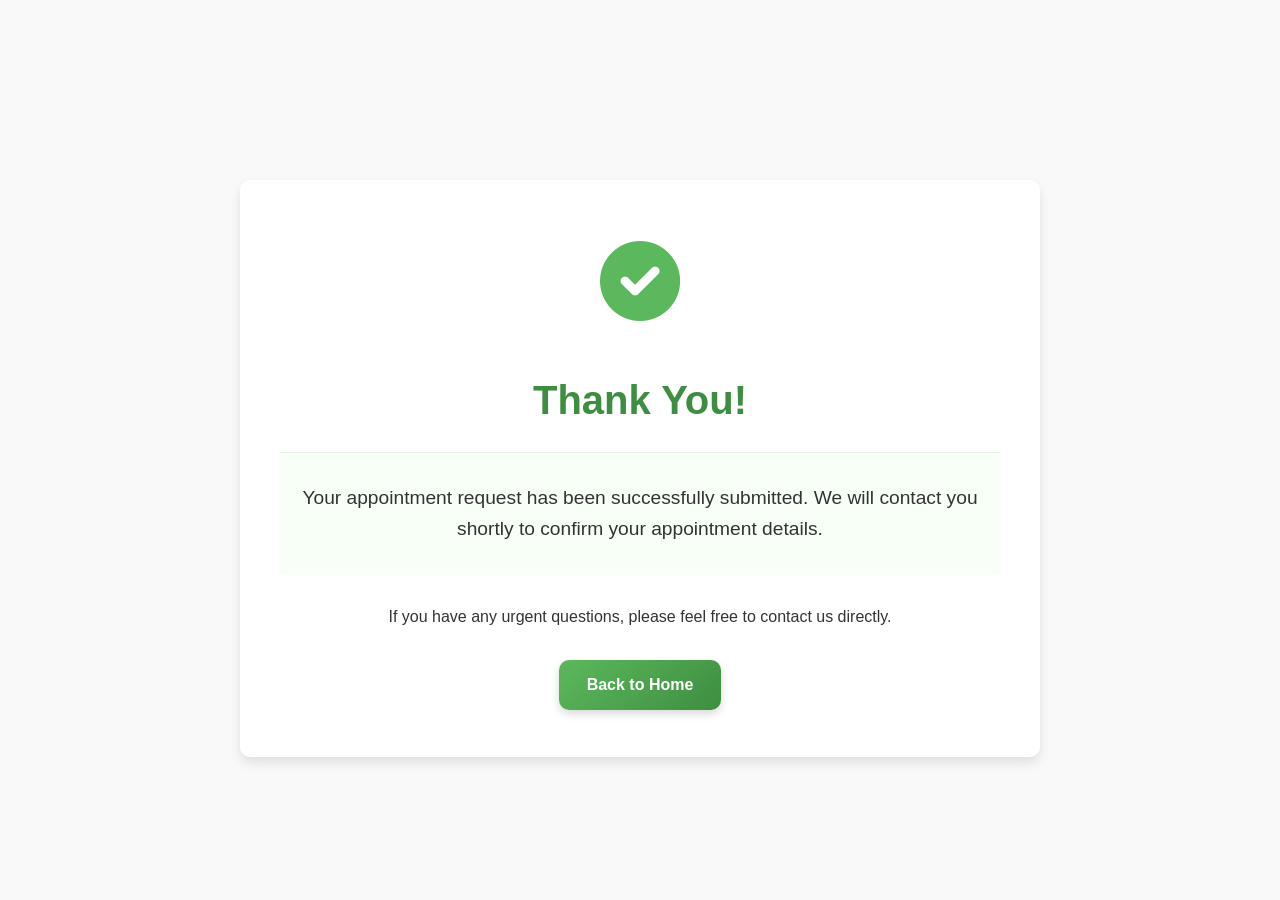
==== thank-you.html @ 2d424718 "Add files via upload" ====
<!DOCTYPE html>
<html lang="en">
<head>
    <meta charset="UTF-8">
    <meta name="viewport" content="width=device-width, initial-scale=1.0">
    <title>Thank You - Nutritional Therapy by Dr. Shreya</title>
    <link rel="stylesheet" href="styles.css">
    <link rel="stylesheet" href="https://cdnjs.cloudflare.com/ajax/libs/font-awesome/6.0.0-beta3/css/all.min.css">
    <style>
        .thank-you-container {
            text-align: center;
            max-width: 800px;
            margin: 100px auto;
            padding: 40px;
            background-color: white;
            border-radius: var(--border-radius);
            box-shadow: var(--box-shadow);
        }
        
        .thank-you-icon {
            font-size: 5rem;
            color: var(--primary-color);
            margin-bottom: 20px;
        }
        
        .thank-you-title {
            font-size: 2.5rem;
            color: var(--secondary-color);
            margin-bottom: 20px;
        }
        
        .thank-you-message {
            font-size: 1.2rem;
            margin-bottom: 30px;
            line-height: 1.6;
        }
        
        .back-home {
            margin-top: 30px;
        }
    </style>
</head>
<body>
    <div class="thank-you-container">
        <div class="thank-you-icon">
            <i class="fas fa-check-circle"></i>
        </div>
        <h1 class="thank-you-title">Thank You!</h1>
        <p class="thank-you-message">Your appointment request has been successfully submitted. We will contact you shortly to confirm your appointment details.</p>
        <p>If you have any urgent questions, please feel free to contact us directly.</p>
        <div class="back-home">
            <a href="index.html" class="btn">Back to Home</a>
        </div>
    </div>
</body>
</html>
---- styles.css ----
/* Global Styles */
:root {
    --primary-color: #5cb85c;       /* Brighter green */
    --secondary-color: #3e8e41;     /* Deeper green */
    --accent-color: #9de29d;        /* Light green */
    --highlight-color: #ffcc29;     /* Bright yellow accent */
    --highlight-secondary: #ff9966; /* Warm orange accent */
    --text-color: #333333;
    --light-color: #f9f9f9;
    --dark-color: #222222;
    --border-radius: 10px;
    --box-shadow: 0 6px 12px rgba(0, 0, 0, 0.1);
    --transition: all 0.3s ease;
    --gradient-primary: linear-gradient(135deg, var(--primary-color), var(--secondary-color));
    --gradient-accent: linear-gradient(135deg, var(--highlight-color), var(--highlight-secondary));
}

* {
    margin: 0;
    padding: 0;
    box-sizing: border-box;
}

/* Improve touch interaction and performance */
html {
    scroll-behavior: smooth;
    -webkit-text-size-adjust: 100%;
    -ms-text-size-adjust: 100%;
}

body {
    font-family: 'Segoe UI', Tahoma, Geneva, Verdana, sans-serif;
    line-height: 1.6;
    color: var(--text-color);
    background-color: var(--light-color);
    padding-top: 80px; /* Add padding for fixed header */
    min-height: 100vh;
    display: flex;
    flex-direction: column;
    -webkit-overflow-scrolling: touch;
    -webkit-font-smoothing: antialiased;
    -moz-osx-font-smoothing: grayscale;
}

a {
    text-decoration: none;
    color: inherit;
}

ul {
    list-style: none;
}

.btn {
    display: inline-block;
    background: var(--gradient-primary);
    color: white;
    padding: 12px 28px;
    border-radius: var(--border-radius);
    border: none;
    cursor: pointer;
    transition: var(--transition);
    font-weight: 600;
    text-align: center;
    box-shadow: 0 4px 8px rgba(0, 0, 0, 0.15);
    position: relative;
    overflow: hidden;
    z-index: 1;
    -webkit-tap-highlight-color: transparent;
    touch-action: manipulation;
    min-height: 44px; /* Minimum touch target size for mobile */
    user-select: none;
}

.btn:before {
    content: '';
    position: absolute;
    top: 0;
    left: 0;
    width: 100%;
    height: 100%;
    background: var(--gradient-accent);
    z-index: -1;
    transition: opacity 0.3s ease;
    opacity: 0;
}

.btn:hover {
    transform: translateY(-3px);
    box-shadow: 0 6px 12px rgba(0, 0, 0, 0.2);
}

.btn:hover:before {
    opacity: 1;
}

.btn-sm {
    padding: 8px 16px;
    font-size: 0.9rem;
}

.divider {
    height: 3px;
    width: 60px;
    background-color: var(--primary-color);
    margin: 15px auto 30px;
}

/* Header & Navigation */
header {
    background-color: white;
    box-shadow: var(--box-shadow);
    position: fixed;
    top: 0;
    left: 0;
    right: 0;
    z-index: 100;
    transition: transform 0.3s ease-in-out;
}

header.nav-hidden {
    transform: translateY(-100%);
}

nav {
    display: flex;
    justify-content: space-between;
    align-items: center;
    padding: 15px 5%;
    max-width: 1200px;
    margin: 0 auto;
    position: relative;
}

.logo {
    display: flex;
    flex-direction: column;
    align-items: center;
    z-index: 101;
}

.logo img {
    height: 35px;
    margin-bottom: 3px;
}

.logo h1 {
    font-size: 1.3rem;
    color: var(--secondary-color);
    margin: 0;
}

.subtitle {
    font-size: 0.8rem;
    color: var(--primary-color);
}

.nav-links {
    display: flex;
    gap: 25px;
}

.nav-links a {
    color: var(--text-color);
    font-weight: 500;
    transition: var(--transition);
    padding: 8px 12px;
    border-radius: 5px;
}

.nav-links a:hover {
    color: var(--primary-color);
    background-color: rgba(92, 184, 92, 0.1);
}

/* Mobile Menu Button */
.mobile-menu-btn {
    display: none;
    background: none;
    border: none;
    font-size: 1.5rem;
    color: var(--secondary-color);
    cursor: pointer;
    padding: 5px;
    z-index: 101;
}

.mobile-menu-btn:hover {
    color: var(--primary-color);
}

/* Hero Section */
.hero {
    background-color: var(--accent-color);
    background-image: linear-gradient(rgba(92, 184, 92, 0.8), rgba(62, 142, 65, 0.9)), url('images/hero-bg.jpg');
    background-size: cover;
    background-position: center;
    color: white;
    text-align: center;
    padding: 120px 20px;
    position: relative;
    overflow: hidden;
}

.hero:before {
    content: '';
    position: absolute;
    top: -50px;
    left: -50px;
    right: -50px;
    bottom: -50px;
    background: url('images/pattern-dots.png');
    opacity: 0.1;
    animation: slide 20s linear infinite;
}

@keyframes slide {
    0% { transform: translateX(0) translateY(0); }
    100% { transform: translateX(100px) translateY(100px); }
}

/* Reduce motion for users who prefer it */
@media (prefers-reduced-motion: reduce) {
    * {
        animation-duration: 0.01ms !important;
        animation-iteration-count: 1 !important;
        transition-duration: 0.01ms !important;
    }
    
    html {
        scroll-behavior: auto;
    }
}

.hero-content {
    max-width: 800px;
    margin: 0 auto;
}

.hero h1 {
    font-size: 3rem;
    margin-bottom: 20px;
    text-shadow: 2px 2px 4px rgba(0, 0, 0, 0.2);
    position: relative;
    display: inline-block;
}

.hero h1:after {
    content: '';
    position: absolute;
    width: 80px;
    height: 4px;
    background: var(--highlight-color);
    bottom: -10px;
    left: 50%;
    transform: translateX(-50%);
    border-radius: 2px;
}

.hero p {
    font-size: 1.3rem;
    margin-bottom: 40px;
    max-width: 700px;
    margin-left: auto;
    margin-right: auto;
    line-height: 1.6;
    text-shadow: 1px 1px 3px rgba(0, 0, 0, 0.15);
}

/* About Section */
.about {
    padding: 80px 20px;
    background-color: white;
    text-align: center;
}

.about h2 {
    font-size: 2rem;
    color: var(--secondary-color);
}

.about-content {
    display: flex;
    flex-wrap: wrap;
    max-width: 1000px;
    margin: 0 auto;
    gap: 40px;
    align-items: center;
    justify-content: center;
}

.about-image {
    flex: 1;
    min-width: 300px;
    max-width: 400px;
}

.about-image img {
    width: 100%;
    border-radius: var(--border-radius);
    box-shadow: var(--box-shadow);
}

.about-text {
    flex: 2;
    min-width: 300px;
    text-align: left;
}

.about-text h3 {
    color: var(--primary-color);
    margin-bottom: 15px;
    font-size: 1.5rem;
}

.about-text h4 {
    color: var(--secondary-color);
    margin: 20px 0 10px;
}

.about-text p {
    margin-bottom: 15px;
    line-height: 1.7;
    text-align: justify;
}

.about-text ul {
    margin-left: 20px;
    margin-bottom: 20px;
}

.about-text li {
    margin-bottom: 10px;
    display: flex;
    align-items: center;
}

.about-text li i {
    color: var(--primary-color);
    margin-right: 10px;
}

.philosophy {
    font-style: italic;
    border-left: 3px solid var(--primary-color);
    padding-left: 15px;
    margin-top: 20px;
}

/* Services Section */
.services {
    padding: 80px 20px;
    text-align: center;
    background-color: var(--light-color);
}

/* Who I Serve Section */
.who-i-serve-container {
    max-width: 1200px;
    margin: 0 auto 60px;
    background: linear-gradient(135deg, rgba(255, 255, 255, 1), rgba(249, 249, 249, 1));
    border-radius: var(--border-radius);
    box-shadow: var(--box-shadow);
    position: relative;
    overflow: hidden;
    border-top: 4px solid var(--highlight-secondary);
}

.dropdown-toggle {
    padding: 20px 30px;
    display: flex;
    justify-content: space-between;
    align-items: center;
    cursor: pointer;
    transition: var(--transition);
    background-color: white;
    border-bottom: 1px solid rgba(0, 0, 0, 0.05);
    position: relative;
    z-index: 2;
}

.dropdown-toggle:hover {
    background-color: var(--light-color);
}

.dropdown-toggle.active {
    background-color: var(--light-color);
    border-bottom-color: transparent;
}

.dropdown-toggle h3 {
    color: var(--secondary-color);
    font-size: 1.8rem;
    margin: 0;
    display: flex;
    align-items: center;
}

.dropdown-toggle h3:before {
    content: '\f0c0'; /* User group icon */
    font-family: 'Font Awesome 5 Free';
    font-weight: 900;
    margin-right: 15px;
    color: var(--highlight-secondary);
    font-size: 1.5rem;
}

.dropdown-toggle i {
    font-size: 1.5rem;
    color: var(--primary-color);
    transition: transform 0.3s ease, color 0.3s ease;
}

.dropdown-toggle:hover i {
    color: var(--highlight-color);
}

.who-i-serve {
    overflow: hidden;
    transition: all 0.5s ease-in-out;
    padding: 0 30px;
    max-height: 0;
    opacity: 0;
}

.who-i-serve.expanded {
    max-height: 2000px; /* Large enough to show all content */
    padding: 30px;
    opacity: 1;
}

.who-i-serve.collapsed {
    max-height: 0;
    padding-top: 0;
    padding-bottom: 0;
    opacity: 0;
}

.dropdown-toggle.active i {
    transform: rotate(180deg);
}

.who-i-serve:before {
    content: '';
    position: absolute;
    top: 0;
    left: 0;
    width: 100%;
    height: 100%;
    background-image: url('images/pattern-dots.png');
    opacity: 0.03;
    z-index: 0;
}

.who-i-serve h3 {
    color: var(--secondary-color);
    font-size: 1.8rem;
    margin-bottom: 40px;
    position: relative;
    display: inline-block;
    z-index: 1;
}

.who-i-serve h3:after {
    content: '';
    position: absolute;
    width: 60px;
    height: 3px;
    background: var(--highlight-secondary);
    bottom: -10px;
    left: 50%;
    transform: translateX(-50%);
    border-radius: 2px;
}

.client-types-grid {
    display: grid;
    grid-template-columns: repeat(auto-fill, minmax(250px, 1fr));
    gap: 25px;
    position: relative;
    z-index: 1;
    opacity: 0;
    transform: translateY(10px);
    transition: opacity 0.4s ease 0.1s, transform 0.4s ease 0.1s;
}

.who-i-serve.expanded .client-types-grid {
    opacity: 1;
    transform: translateY(0);
}

.client-type {
    background-color: white;
    padding: 25px 20px;
    border-radius: var(--border-radius);
    box-shadow: 0 5px 15px rgba(0, 0, 0, 0.05);
    transition: var(--transition);
    text-align: center;
    position: relative;
    overflow: hidden;
    border-bottom: 3px solid transparent;
}

.client-type:hover {
    transform: translateY(-5px);
    box-shadow: 0 8px 20px rgba(0, 0, 0, 0.1);
    border-bottom: 3px solid var(--highlight-secondary);
}

.client-icon {
    width: 70px;
    height: 70px;
    background: linear-gradient(135deg, var(--highlight-color), var(--highlight-secondary));
    border-radius: 50%;
    display: flex;
    align-items: center;
    justify-content: center;
    margin: 0 auto 20px;
    transition: var(--transition);
}

.client-type:hover .client-icon {
    transform: scale(1.1) rotate(5deg);
    background: linear-gradient(135deg, var(--highlight-secondary), var(--primary-color));
    box-shadow: 0 8px 20px rgba(255, 153, 102, 0.3);
}

.client-icon i {
    font-size: 28px;
    color: white;
}

.client-type h4 {
    color: var(--secondary-color);
    margin-bottom: 10px;
    font-size: 1.1rem;
    line-height: 1.4;
}

.client-type p {
    color: var(--primary-color);
    font-size: 0.9rem;
    font-weight: 500;
}

.services h2 {
    font-size: 2.5rem;
    color: var(--secondary-color);
    margin-bottom: 10px;
}

.services h3 {
    font-size: 1.5rem;
    color: var(--primary-color);
    margin-bottom: 20px;
}

/* Services Tabs Container */
.services-tabs-container {
    max-width: 1200px;
    margin: 40px auto;
    background: white;
    border-radius: var(--border-radius);
    box-shadow: var(--box-shadow);
    overflow: hidden;
    position: relative;
}

/* Services Tabs */
.services-tabs {
    display: flex;
    justify-content: space-between;
    background: linear-gradient(to right, var(--primary-color), var(--secondary-color));
    padding: 0;
    position: relative;
    z-index: 1;
}

.service-tab {
    flex: 1;
    padding: 15px 10px;
    background: transparent;
    border: none;
    color: white;
    font-weight: 600;
    cursor: pointer;
    transition: var(--transition);
    position: relative;
    overflow: hidden;
    text-align: center;
    font-family: inherit;
    font-size: 0.95rem;
    display: flex;
    flex-direction: column;
    align-items: center;
    gap: 8px;
    border-bottom: 3px solid transparent;
}

.service-tab i {
    font-size: 1.5rem;
    margin-bottom: 5px;
    transition: var(--transition);
}

.service-tab:hover {
    background: rgba(255, 255, 255, 0.1);
}

.service-tab.active {
    background: white;
    color: var(--primary-color);
    border-bottom: 3px solid var(--highlight-color);
}

.service-tab.active i {
    color: var(--highlight-color);
}

.service-tab:before {
    content: '';
    position: absolute;
    top: 0;
    left: 0;
    width: 100%;
    height: 100%;
    background: linear-gradient(to right, var(--highlight-color), var(--highlight-secondary));
    opacity: 0;
    transition: opacity 0.3s ease;
    z-index: -1;
}

.service-tab:hover:before {
    opacity: 0.2;
}

/* Service Content */
.service-content-container {
    position: relative;
    padding: 30px;
}

.service-content {
    display: none;
    animation: fadeIn 0.5s ease;
    transition: all 0.3s ease;
}

.service-content.active {
    display: block !important;
}

@keyframes fadeIn {
    from { opacity: 0; transform: translateY(10px); }
    to { opacity: 1; transform: translateY(0); }
}

.service-header {
    display: flex;
    justify-content: space-between;
    align-items: center;
    margin-bottom: 20px;
    border-bottom: 2px solid var(--accent-color);
    padding-bottom: 15px;
}

.service-header h3 {
    font-size: 1.8rem;
    color: var(--secondary-color);
    margin: 0;
}

.service-icon-large {
    width: 80px;
    height: 80px;
    background: var(--gradient-primary);
    border-radius: 50%;
    display: flex;
    align-items: center;
    justify-content: center;
    box-shadow: 0 5px 15px rgba(92, 184, 92, 0.3);
}

.service-icon-large i {
    font-size: 35px;
    color: white;
}

.service-description {
    font-size: 1.1rem;
    line-height: 1.6;
    color: var(--text-color);
    margin-bottom: 25px;
}

.service-details {
    background: var(--light-color);
    border-radius: var(--border-radius);
    padding: 25px;
    border-left: 4px solid var(--highlight-color);
}

.service-details h4 {
    color: var(--secondary-color);
    margin-bottom: 15px;
    font-size: 1.2rem;
}

.service-list {
    display: grid;
    grid-template-columns: repeat(auto-fill, minmax(250px, 1fr));
    gap: 15px;
}

.service-list li {
    display: flex;
    align-items: center;
    line-height: 1.4;
}

.service-list i {
    color: var(--primary-color);
    margin-right: 10px;
    flex-shrink: 0;
}

/* Consultation Features Section */
.consultation-features {
    max-width: 1200px;
    margin: 60px auto 0;
    position: relative;
    padding: 50px 20px;
    background: linear-gradient(135deg, rgba(255, 255, 255, 0.9), rgba(249, 249, 249, 0.9));
    border-radius: var(--border-radius);
    box-shadow: var(--box-shadow);
    overflow: hidden;
}

.consultation-features:before {
    content: '';
    position: absolute;
    top: 0;
    left: 0;
    width: 100%;
    height: 100%;
    background: linear-gradient(135deg, rgba(92, 184, 92, 0.05), rgba(255, 204, 41, 0.05));
    z-index: 0;
}

.consultation-header {
    text-align: center;
    margin-bottom: 40px;
    position: relative;
    z-index: 1;
}

.consultation-header h3 {
    color: var(--secondary-color);
    font-size: 2rem;
    margin-bottom: 10px;
    position: relative;
    display: inline-block;
}

.consultation-header h3:after {
    content: '';
    position: absolute;
    width: 60px;
    height: 3px;
    background: var(--highlight-color);
    bottom: -10px;
    left: 50%;
    transform: translateX(-50%);
    border-radius: 2px;
}

.consultation-subtitle {
    color: var(--primary-color);
    font-size: 1.1rem;
    margin-top: 20px;
    font-weight: 500;
}

/* Features Slider */
.features-slider {
    position: relative;
    z-index: 1;
    padding: 20px 0;
}

.features-track {
    display: flex;
    overflow-x: auto;
    scroll-behavior: smooth;
    -webkit-overflow-scrolling: touch;
    scroll-snap-type: x mandatory;
    gap: 20px;
    padding: 10px 5px 30px;
    /* Hide scrollbar */
    scrollbar-width: none; /* Firefox */
    -ms-overflow-style: none; /* IE and Edge */
}

.features-track::-webkit-scrollbar {
    display: none; /* Chrome, Safari, Opera */
}

.feature-slide {
    flex: 0 0 280px;
    scroll-snap-align: start;
    background-color: white;
    border-radius: var(--border-radius);
    padding: 30px 20px;
    text-align: center;
    box-shadow: 0 5px 15px rgba(0, 0, 0, 0.05);
    transition: var(--transition);
    border-top: 3px solid transparent;
    position: relative;
    overflow: hidden;
}

.feature-slide:hover {
    transform: translateY(-5px);
    box-shadow: 0 8px 20px rgba(0, 0, 0, 0.1);
    border-top: 3px solid var(--highlight-color);
}

.feature-icon {
    width: 70px;
    height: 70px;
    background: var(--gradient-primary);
    border-radius: 50%;
    display: flex;
    align-items: center;
    justify-content: center;
    margin: 0 auto 20px;
    transition: var(--transition);
}

.feature-slide:hover .feature-icon {
    transform: scale(1.1) rotate(5deg);
    background: var(--gradient-accent);
}

.feature-icon i {
    font-size: 28px;
    color: white;
}

.feature-slide h4 {
    color: var(--secondary-color);
    margin-bottom: 10px;
    font-size: 1.2rem;
}

.feature-slide p {
    color: var(--text-color);
    font-size: 0.95rem;
    line-height: 1.5;
}

/* Slider Controls */
.slider-controls {
    display: flex;
    justify-content: center;
    align-items: center;
    margin-top: 20px;
    gap: 20px;
}

.slider-arrow {
    width: 40px;
    height: 40px;
    border-radius: 50%;
    background: white;
    border: none;
    display: flex;
    align-items: center;
    justify-content: center;
    cursor: pointer;
    box-shadow: 0 3px 10px rgba(0, 0, 0, 0.1);
    transition: var(--transition);
    color: var(--primary-color);
}

.slider-arrow:hover {
    background: var(--primary-color);
    color: white;
    transform: translateY(-2px);
}

.slider-dots {
    display: flex;
    gap: 8px;
}

.slider-dot {
    width: 10px;
    height: 10px;
    border-radius: 50%;
    background: #ddd;
    cursor: pointer;
    transition: var(--transition);
}

.slider-dot.active {
    background: var(--primary-color);
    transform: scale(1.2);
}

/* Appointment Section */
.appointment {
    padding: 80px 20px;
    background: linear-gradient(135deg, rgba(92, 184, 92, 0.1), rgba(255, 204, 41, 0.1));
    position: relative;
    overflow: hidden;
}

.appointment:before {
    content: '';
    position: absolute;
    top: 0;
    left: 0;
    width: 100%;
    height: 100%;
    background-image: url('images/pattern-dots.png');
    opacity: 0.05;
    z-index: 0;
}

.appointment:after {
    content: '';
    position: absolute;
    top: -50%;
    right: -50%;
    width: 80%;
    height: 200%;
    background: radial-gradient(circle, rgba(255, 204, 41, 0.2) 0%, rgba(255, 255, 255, 0) 70%);
    z-index: 0;
}

.appointment h2 {
    text-align: center;
    font-size: 2rem;
    color: var(--secondary-color);
}

#appointment-form {
    max-width: 800px;
    margin: 0 auto;
    background-color: white;
    padding: 40px;
    border-radius: var(--border-radius);
    box-shadow: var(--box-shadow);
    position: relative;
    z-index: 1;
    border-top: 5px solid var(--highlight-color);
}

#appointment-form:before {
    content: '';
    position: absolute;
    top: 0;
    left: 0;
    width: 100%;
    height: 100%;
    background: linear-gradient(135deg, rgba(92, 184, 92, 0.03), rgba(255, 204, 41, 0.03));
    z-index: -1;
}

.form-group {
    margin-bottom: 20px;
}

.form-row {
    display: flex;
    gap: 20px;
}

.form-row .form-group {
    flex: 1;
}

label {
    display: block;
    margin-bottom: 8px;
    font-weight: 500;
    color: var(--secondary-color);
}

input, select, textarea {
    width: 100%;
    padding: 14px 16px;
    border: 2px solid #eee;
    border-radius: var(--border-radius);
    font-family: inherit;
    font-size: 1rem;
    transition: all 0.3s ease;
    background-color: #f9f9f9;
    -webkit-appearance: none;
    -moz-appearance: none;
    appearance: none;
    min-height: 44px; /* Minimum touch target size */
    -webkit-tap-highlight-color: transparent;
}

input:hover, select:hover, textarea:hover {
    border-color: #ddd;
    background-color: #fff;
}

input:focus, select:focus, textarea:focus {
    outline: 2px solid var(--highlight-color);
    outline-offset: 2px;
    border-color: var(--primary-color);
    background-color: #fff;
    box-shadow: 0 0 0 3px rgba(92, 184, 92, 0.1);
}

input[type="submit"], button[type="submit"] {
    background: var(--gradient-primary);
    color: white;
    font-weight: 600;
    cursor: pointer;
    padding: 14px 28px;
    border: none;
    transition: all 0.3s ease;
    box-shadow: 0 4px 6px rgba(0, 0, 0, 0.1);
    position: relative;
    overflow: hidden;
    z-index: 1;
}

input[type="submit"]:before, button[type="submit"]:before {
    content: '';
    position: absolute;
    top: 0;
    left: 0;
    width: 100%;
    height: 100%;
    background: var(--gradient-accent);
    z-index: -1;
    transition: opacity 0.3s ease;
    opacity: 0;
}

input[type="submit"]:hover, button[type="submit"]:hover {
    transform: translateY(-3px);
    box-shadow: 0 6px 12px rgba(0, 0, 0, 0.15);
}

input[type="submit"]:hover:before, button[type="submit"]:hover:before {
    opacity: 1;
}

/* FAQ Section */
.faq {
    padding: 80px 20px;
    text-align: center;
    background: linear-gradient(135deg, rgba(255, 204, 41, 0.05), rgba(255, 153, 102, 0.05));
    position: relative;
    overflow: hidden;
}

.faq:before {
    content: '';
    position: absolute;
    bottom: -50%;
    left: -50%;
    width: 80%;
    height: 200%;
    background: radial-gradient(circle, rgba(92, 184, 92, 0.1) 0%, rgba(255, 255, 255, 0) 70%);
    z-index: 0;
}

.faq h2 {
    font-size: 2rem;
    color: var(--secondary-color);
}

.faq-container {
    max-width: 800px;
    margin: 0 auto;
}

.faq-item {
    margin-bottom: 20px;
    border: none;
    border-radius: var(--border-radius);
    overflow: hidden;
    box-shadow: var(--box-shadow);
    background-color: white;
    transition: all 0.3s ease;
    position: relative;
    z-index: 1;
}

.faq-item:hover {
    transform: translateY(-3px);
    box-shadow: 0 8px 15px rgba(0, 0, 0, 0.1);
}

.faq-item.active {
    border-left: 4px solid var(--highlight-color);
}

.faq-question {
    padding: 20px 25px;
    background-color: white;
    cursor: pointer;
    display: flex;
    justify-content: space-between;
    align-items: center;
    transition: var(--transition);
    border-bottom: 1px solid #f0f0f0;
}

.faq-question:hover {
    background-color: #f9f9f9;
}

.faq-item.active .faq-question {
    background: linear-gradient(to right, rgba(92, 184, 92, 0.05), white);
}

.faq-question h3 {
    font-size: 1.1rem;
    color: var(--secondary-color);
    margin: 0;
    transition: var(--transition);
    position: relative;
    padding-left: 30px;
}

.faq-question h3:before {
    content: '\f059';
    font-family: 'Font Awesome 5 Free';
    font-weight: 900;
    position: absolute;
    left: 0;
    top: 50%;
    transform: translateY(-50%);
    color: var(--highlight-color);
    font-size: 1.2rem;
}

.faq-item.active .faq-question h3:before {
    content: '\f058';
    color: var(--primary-color);
}

.faq-question i {
    color: var(--primary-color);
    transition: var(--transition);
    background-color: rgba(92, 184, 92, 0.1);
    width: 30px;
    height: 30px;
    border-radius: 50%;
    display: flex;
    align-items: center;
    justify-content: center;
}

.faq-answer {
    padding: 0 25px 0 55px;
    max-height: 0;
    overflow: hidden;
    transition: max-height 0.3s ease, padding 0.3s ease;
    background-color: white;
    position: relative;
}

.faq-answer:before {
    content: '';
    position: absolute;
    left: 40px;
    top: 20px;
    bottom: 20px;
    width: 2px;
    background: linear-gradient(to bottom, var(--primary-color), var(--highlight-color));
    opacity: 0;
    transition: opacity 0.3s ease;
}

.faq-item.active .faq-answer {
    padding: 20px 25px 25px 55px;
    max-height: 500px;
}

.faq-item.active .faq-answer:before {
    opacity: 1;
}

.faq-item.active .faq-question i {
    transform: rotate(180deg);
    background-color: rgba(92, 184, 92, 0.2);
}

.faq-answer p {
    line-height: 1.6;
    color: var(--text-color);
    margin-bottom: 15px;
}

/* Contact Section */
.contact {
    padding: 80px 20px;
    text-align: center;
    background: linear-gradient(135deg, rgba(92, 184, 92, 0.05), rgba(255, 204, 41, 0.05));
    position: relative;
    overflow: hidden;
}

.contact:before {
    content: '';
    position: absolute;
    top: -10%;
    right: -10%;
    width: 300px;
    height: 300px;
    background: radial-gradient(circle, rgba(255, 153, 102, 0.1) 0%, rgba(255, 255, 255, 0) 70%);
    border-radius: 50%;
    z-index: 0;
}

.contact:after {
    content: '';
    position: absolute;
    bottom: -10%;
    left: -10%;
    width: 300px;
    height: 300px;
    background: radial-gradient(circle, rgba(92, 184, 92, 0.1) 0%, rgba(255, 255, 255, 0) 70%);
    border-radius: 50%;
    z-index: 0;
}

.contact h2 {
    font-size: 2rem;
    color: var(--secondary-color);
}

.contact-info {
    display: flex;
    flex-wrap: wrap;
    justify-content: center;
    gap: 30px;
    margin: 40px 0;
}

.contact-card {
    background-color: white;
    padding: 35px 25px;
    border-radius: var(--border-radius);
    box-shadow: var(--box-shadow);
    width: 250px;
    transition: var(--transition);
    position: relative;
    z-index: 1;
    overflow: hidden;
    border-bottom: 4px solid transparent;
}

.contact-card:before {
    content: '';
    position: absolute;
    top: 0;
    left: 0;
    width: 100%;
    height: 100%;
    background: linear-gradient(135deg, rgba(92, 184, 92, 0.05), rgba(255, 204, 41, 0.05));
    z-index: -1;
    opacity: 0;
    transition: opacity 0.3s ease;
}

.contact-card:hover {
    transform: translateY(-7px);
    border-bottom: 4px solid var(--highlight-color);
    box-shadow: 0 12px 20px rgba(0, 0, 0, 0.1);
}

.contact-card:hover:before {
    opacity: 1;
}

.contact-card i {
    font-size: 2.5rem;
    margin-bottom: 20px;
    transition: var(--transition);
    display: inline-block;
    width: 70px;
    height: 70px;
    line-height: 70px;
    border-radius: 50%;
    background: var(--gradient-primary);
    color: white;
    box-shadow: 0 5px 15px rgba(92, 184, 92, 0.3);
}

.contact-card:hover i {
    transform: scale(1.1) rotate(5deg);
    background: var(--gradient-accent);
    box-shadow: 0 8px 20px rgba(255, 204, 41, 0.4);
}

.contact-card h3 {
    margin-bottom: 12px;
    color: var(--secondary-color);
    font-size: 1.4rem;
}

.contact-card p {
    margin-bottom: 20px;
    color: var(--text-color);
    line-height: 1.5;
}

.qr-code {
    margin: 40px auto;
    max-width: 200px;
}

.qr-code img {
    width: 100%;
    border-radius: var(--border-radius);
    box-shadow: var(--box-shadow);
}

.qr-code p {
    margin-top: 10px;
    color: var(--secondary-color);
}

/* Footer */
footer {
    /* remove position: fixed; */
    background: #418943;
    width: 100%;
    margin-top: 60px;
}

footer:before {
    content: '';
    position: absolute;
    top: 0;
    left: 0;
    width: 100%;
    height: 5px;
    background: linear-gradient(to right, var(--highlight-color), var(--highlight-secondary), var(--primary-color));
}

footer:after {
    content: '';
    position: absolute;
    top: 0;
    left: 0;
    width: 100%;
    height: 100%;
    background-image: url('images/pattern-dots.png');
    opacity: 0.05;
    z-index: 0;
}

.footer-content {
    display: flex;
    justify-content: space-between;
    align-items: flex-start;
    padding: 60px 5vw 40px 5vw;
    max-width: 1200px;
    margin: 0 auto;
    position: relative;
    z-index: 1;
}

.footer-brand {
    flex: 1;
    text-align: left;
    max-width: 350px;
}

.footer-brand h2,
.footer-brand p {
    margin-left: 0 !important;
    text-align: left !important;
}

.footer-links {
    flex: 1;
    text-align: center;
    max-width: 300px;
    margin: 0 20px;
}

.footer-contact {
    flex: 1;
    text-align: right;
    max-width: 350px;
}

.footer-contact p {
    display: flex;
    align-items: center;
    justify-content: flex-end;
    gap: 10px;
    margin: 0 0 16px 0;
    color: #fff;
    font-size: 1.15rem;
}

/* Quick Links Section */
.footer-links h3,
.footer-contact h3 {
    color: #fff;
    font-weight: 700;
    font-size: 1.35rem;
    margin-bottom: 18px;
}

.footer-links ul {
    list-style: none;
    padding: 0;
    margin: 0;
}

.footer-links li {
    margin-bottom: 16px;
}

.footer-links a {
    color: #fff;
    text-decoration: none;
    font-size: 1.15rem;
    transition: color 0.3s ease;
}

.footer-links a:hover {
    color: #c8e6c9;
}

/* Social Links */
.social-links {
    display: flex;
    justify-content: flex-end;
    gap: 15px;
    margin-top: 20px;
}

.social-links a {
    color: #fff;
    background: rgba(255,255,255,0.1);
    width: 40px;
    height: 40px;
    border-radius: 50%;
    display: flex;
    align-items: center;
    justify-content: center;
    transition: all 0.3s ease;
}

.social-links a:hover {
    background: rgba(255,255,255,0.2);
    transform: translateY(-3px);
    box-shadow: 0 5px 15px rgba(0,0,0,0.2);
}

/* Copyright Section */
.footer-copyright {
    text-align: center;
    padding: 20px 0;
    margin-top: 20px;
    border-top: 1px solid rgba(255,255,255,0.1);
    color: rgba(255,255,255,0.9);
    font-size: 0.9rem;
}

/* Comprehensive Mobile Responsive Styles */
@media (max-width: 768px) {
    /* Body and Navigation */
    body {
        padding-top: 70px;
        padding-bottom: 0;
    }
    
    nav {
        padding: 12px 4%;
        flex-wrap: wrap;
    }
    
    .logo h1 {
        font-size: 1.1rem;
    }
    
    .subtitle {
        font-size: 0.7rem;
    }
    
    .logo img {
        height: 30px;
    }
    
    /* Mobile Navigation */
    .mobile-menu-btn {
        display: block;
    }
    
    .nav-links {
        display: none;
        position: absolute;
        top: 100%;
        left: 0;
        right: 0;
        background: white;
        flex-direction: column;
        gap: 0;
        padding: 20px 0;
        box-shadow: 0 4px 6px rgba(0, 0, 0, 0.1);
        border-top: 1px solid #eee;
    }
    
    .nav-links.active {
        display: flex;
    }
    
    .nav-links a {
        padding: 15px 20px;
        border-bottom: 1px solid #f0f0f0;
        text-align: center;
        font-size: 1rem;
    }
    
    .nav-links a:last-child {
        border-bottom: none;
    }
    
    /* Hero Section */
    .hero {
        padding: 80px 15px;
        text-align: center;
    }
    
    .hero h1 {
        font-size: 2rem;
        margin-bottom: 15px;
    }
    
    .hero p {
        font-size: 1.1rem;
        margin-bottom: 30px;
        padding: 0 10px;
    }
    
    /* About Section */
    .about {
        padding: 60px 15px;
    }
    
    .about h2 {
        font-size: 1.7rem;
        margin-bottom: 20px;
    }
    
    .about-content {
        flex-direction: column;
        gap: 30px;
        text-align: center;
    }
    
    .about-text {
        text-align: left;
        min-width: 100%;
    }
    
    .about-text h3 {
        font-size: 1.3rem;
        text-align: center;
        margin-bottom: 20px;
    }
    
    .about-text p {
        font-size: 0.95rem;
        margin-bottom: 12px;
    }
    
    .about-text ul {
        margin-left: 0;
    }
    
    .about-text li {
        font-size: 0.9rem;
        margin-bottom: 8px;
    }
    
    .about-image {
        min-width: 100%;
        max-width: 300px;
        margin: 0 auto;
    }
    
    /* Services Section */
    .services {
        padding: 60px 15px;
    }
    
    .services h2 {
        font-size: 1.7rem;
    }
    
    .services-tabs {
        flex-direction: column;
        gap: 10px;
    }
    
    .service-tab {
        padding: 15px;
        font-size: 0.9rem;
        text-align: center;
    }
    
    .service-tab span {
        display: block;
        margin-top: 5px;
    }
    
    .service-content-container {
        margin-top: 20px;
    }
    
    .service-content {
        padding: 20px 15px;
    }
    
    .service-header h3 {
        font-size: 1.3rem;
    }
    
    .service-description {
        font-size: 0.95rem;
    }
    
    .service-list li {
        font-size: 0.9rem;
        margin-bottom: 8px;
    }
    
    /* Who I Serve Section */
    .client-types-grid {
        grid-template-columns: 1fr;
        gap: 20px;
        padding: 20px 10px;
    }
    
    .client-type {
        padding: 20px 15px;
        text-align: center;
    }
    
    .client-type h4 {
        font-size: 1.1rem;
    }
    
    .client-type p {
        font-size: 0.9rem;
    }
    
    /* Features Slider */
    .features-slider {
        margin: 0 -15px;
    }
    
    .feature-slide {
        min-width: 280px;
        padding: 20px 15px;
        margin: 0 10px;
    }
    
    .feature-slide h4 {
        font-size: 1.1rem;
    }
    
    .feature-slide p {
        font-size: 0.9rem;
    }
    
    /* Appointment Section */
    .appointment {
        padding: 60px 15px;
    }
    
    .appointment h2 {
        font-size: 1.7rem;
    }
    
    .form-row {
        flex-direction: column;
        gap: 20px;
    }
    
    .form-group {
        margin-bottom: 20px;
    }
    
    .form-group label {
        font-size: 0.95rem;
        margin-bottom: 8px;
    }
    
    .form-group input,
    .form-group select,
    .form-group textarea {
        font-size: 16px; /* Prevents zoom on iOS */
        padding: 12px 15px;
    }
    
    /* Payment Section */
    .payment-info-box {
        margin: 20px 0;
        padding: 20px 15px;
    }
    
    .payment-highlight {
        font-size: 1rem;
        padding: 15px 12px;
    }
    
    .amount-section {
        flex-direction: column;
        align-items: flex-start;
        gap: 5px;
        padding: 15px 12px;
    }
    
    .amount {
        font-size: 1.4rem;
    }
    
    .payment-options {
        flex-direction: column;
        gap: 12px;
        width: 100%;
    }
    
    .payment-options a {
        justify-content: center;
        padding: 15px;
        font-size: 1rem;
        text-align: center;
        width: 100%;
    }
    
    .qr-display-container {
        padding: 15px;
        margin: 15px 0;
    }
    
    .qr-display-image {
        max-width: 200px;
    }
    
    .payment-note {
        padding: 12px 15px;
        font-size: 0.9rem;
    }
    
    /* FAQ Section */
    .faq {
        padding: 60px 15px;
    }
    
    .faq h2 {
        font-size: 1.7rem;
    }
    
    .faq-question h3 {
        font-size: 1.1rem;
        padding-right: 40px;
    }
    
    .faq-answer p {
        font-size: 0.95rem;
        line-height: 1.6;
    }
    
    /* Contact Section */
    .contact {
        padding: 60px 15px;
    }
    
    .contact h2 {
        font-size: 1.7rem;
    }
    
    .contact-info {
        grid-template-columns: 1fr;
        gap: 20px;
        max-width: 400px;
        margin: 0 auto;
    }
    
    .contact-card {
        padding: 25px 20px;
        text-align: center;
    }
    
    .contact-card h3 {
        font-size: 1.2rem;
    }
    
    .contact-card p {
        font-size: 1rem;
    }
    
    /* Footer */
    .footer-content {
        flex-direction: column;
        text-align: center;
        padding: 40px 20px;
        gap: 30px;
    }

    .footer-brand, 
    .footer-links, 
    .footer-contact {
        width: 100%;
        text-align: center !important;
        margin-bottom: 20px;
        max-width: none;
    }
    
    .footer-brand h2,
    .footer-brand p {
        margin-left: 0 !important;
        text-align: center !important;
    }
    
    .footer-brand h2 {
        font-size: 1.5rem !important;
    }
    
    .footer-brand p {
        font-size: 1rem !important;
    }
    
    .footer-links h3,
    .footer-contact h3 {
        font-size: 1.2rem !important;
        text-align: center !important;
    }
    
    .footer-contact p {
        justify-content: center !important;
        text-align: center !important;
    }
    
    .social-links {
        justify-content: center !important;
    }
    
    .footer-links ul li {
        margin-bottom: 12px !important;
    }
    
    .footer-links ul li a {
        font-size: 1rem !important;
    }

    .footer-contact p {
        justify-content: center;
    }

    .social-links {
        justify-content: center !important;
    }
    
    /* Thank You Message */
    .thank-you-message {
        padding: 20px 15px;
    }
    
    .thank-you-message p {
        font-size: 1rem;
    }
    
    /* Buttons */
    .btn {
        padding: 12px 20px;
        font-size: 1rem;
        width: 100%;
        max-width: 300px;
        margin: 0 auto;
        display: block;
        text-align: center;
    }
    
    .btn-sm {
        padding: 10px 16px;
        font-size: 0.9rem;
        width: auto;
        min-width: 120px;
    }
}

/* Tablet Responsive Styles */
@media (max-width: 1024px) and (min-width: 769px) {
    nav {
        padding: 15px 4%;
    }
    
    .hero {
        padding: 100px 20px;
    }
    
    .hero h1 {
        font-size: 2.5rem;
    }
    
    .about, .services, .appointment, .faq, .contact {
        padding: 70px 20px;
    }
    
    .about-content {
        gap: 30px;
    }
    
    .client-types-grid {
        grid-template-columns: repeat(2, 1fr);
        gap: 25px;
    }
    
    .contact-info {
        grid-template-columns: repeat(2, 1fr);
        gap: 25px;
    }
}

/* Small Mobile Devices */
@media (max-width: 480px) {
    body {
        padding-top: 65px;
    }
    
    nav {
        padding: 10px 3%;
    }
    
    .logo h1 {
        font-size: 1rem;
    }
    
    .subtitle {
        font-size: 0.65rem;
    }
    
    .logo img {
        height: 25px;
    }
    
    .hero {
        padding: 60px 10px;
    }
    
    .hero h1 {
        font-size: 1.7rem;
        margin-bottom: 12px;
    }
    
    .hero p {
        font-size: 1rem;
        margin-bottom: 25px;
    }
    
    .about, .services, .appointment, .faq, .contact {
        padding: 50px 10px;
    }
    
    .about h2, .services h2, .appointment h2, .faq h2, .contact h2 {
        font-size: 1.5rem;
    }
    
    .payment-info-box {
        padding: 15px 10px;
    }
    
    .payment-options a {
        padding: 12px;
        font-size: 0.9rem;
    }
    
    .form-group input,
    .form-group select,
    .form-group textarea {
        padding: 10px 12px;
    }
}

.thank-you-message {
    text-align: center;
    padding: 30px 20px;
    background: #f7fff7;
    border-top: 1px solid rgba(65, 137, 67, 0.1);
    margin-top: 20px;
}

.thank-you-message p {
    color: #388e3c;
    font-size: 1.1rem;
    margin: 5px 0;
    font-weight: 500;
}

@media (max-width: 768px) {
    .thank-you-message {
        padding: 20px 15px;
    }
    .thank-you-message p {
        font-size: 1rem;
    }
}

.payment-proof-section {
    background: #f7fff7;
    border-radius: 8px;
    padding: 20px;
    margin: 20px 0;
}

#transaction-id {
    margin-top: 10px;
}

.payment-required {
    color: #dc3545;
    font-size: 0.9rem;
    margin-top: 5px;
}

.payment-info-box {
    background: #fff;
    border-radius: 12px;
    padding: 30px;
    margin: 30px 0;
    box-shadow: 0 2px 12px rgba(0,0,0,0.08);
    border: 1px solid #e0e0e0;
}

.payment-details h3 {
    color: #2c5282;
    font-size: 1.25rem;
    margin-bottom: 20px;
    display: flex;
    align-items: center;
    gap: 10px;
}

.payment-highlight {
    font-size: 1.1rem;
    color: #333;
    margin-bottom: 20px;
    padding: 15px;
    background: #f7fafc;
    border-radius: 8px;
    border-left: 4px solid #4caf50;
}

.amount-section {
    display: flex;
    align-items: center;
    gap: 10px;
    margin-bottom: 20px;
    padding: 15px;
    background: #f0fff4;
    border-radius: 8px;
}

.amount-label {
    font-weight: 600;
    color: #2f855a;
}

.amount {
    font-size: 1.5rem;
    color: #2f855a;
    font-weight: 700;
}

.payment-options {
    display: flex;
    gap: 15px;
    margin: 20px 0;
}

.upi-link {
    display: inline-flex;
    align-items: center;
    gap: 8px;
    padding: 12px 24px;
    background: var(--primary-color);
    color: white;
    border-radius: 8px;
    font-weight: 500;
    transition: all 0.3s ease;
    text-decoration: none;
}

.upi-link:hover {
    background: var(--secondary-color);
    transform: translateY(-2px);
    box-shadow: 0 5px 15px rgba(92, 184, 92, 0.2);
}

.upi-id-copy {
    display: inline-flex;
    align-items: center;
    gap: 8px;
    padding: 12px 24px;
    background: #f0fff4;
    color: var(--secondary-color);
    border-radius: 8px;
    font-weight: 500;
    transition: all 0.3s ease;
    border: 1px solid var(--primary-color);
    text-decoration: none;
}

.upi-id-copy:hover {
    background: #e8f5e9;
    transform: translateY(-2px);
}
/* Responsive Styles */
@media (max-width: 768px) {
    .payment-info-box {
        padding: 20px;
    }

    .amount-section {
        flex-direction: column;
        align-items: flex-start;
    }

    .amount {
        font-size: 1.3rem;
    }
}
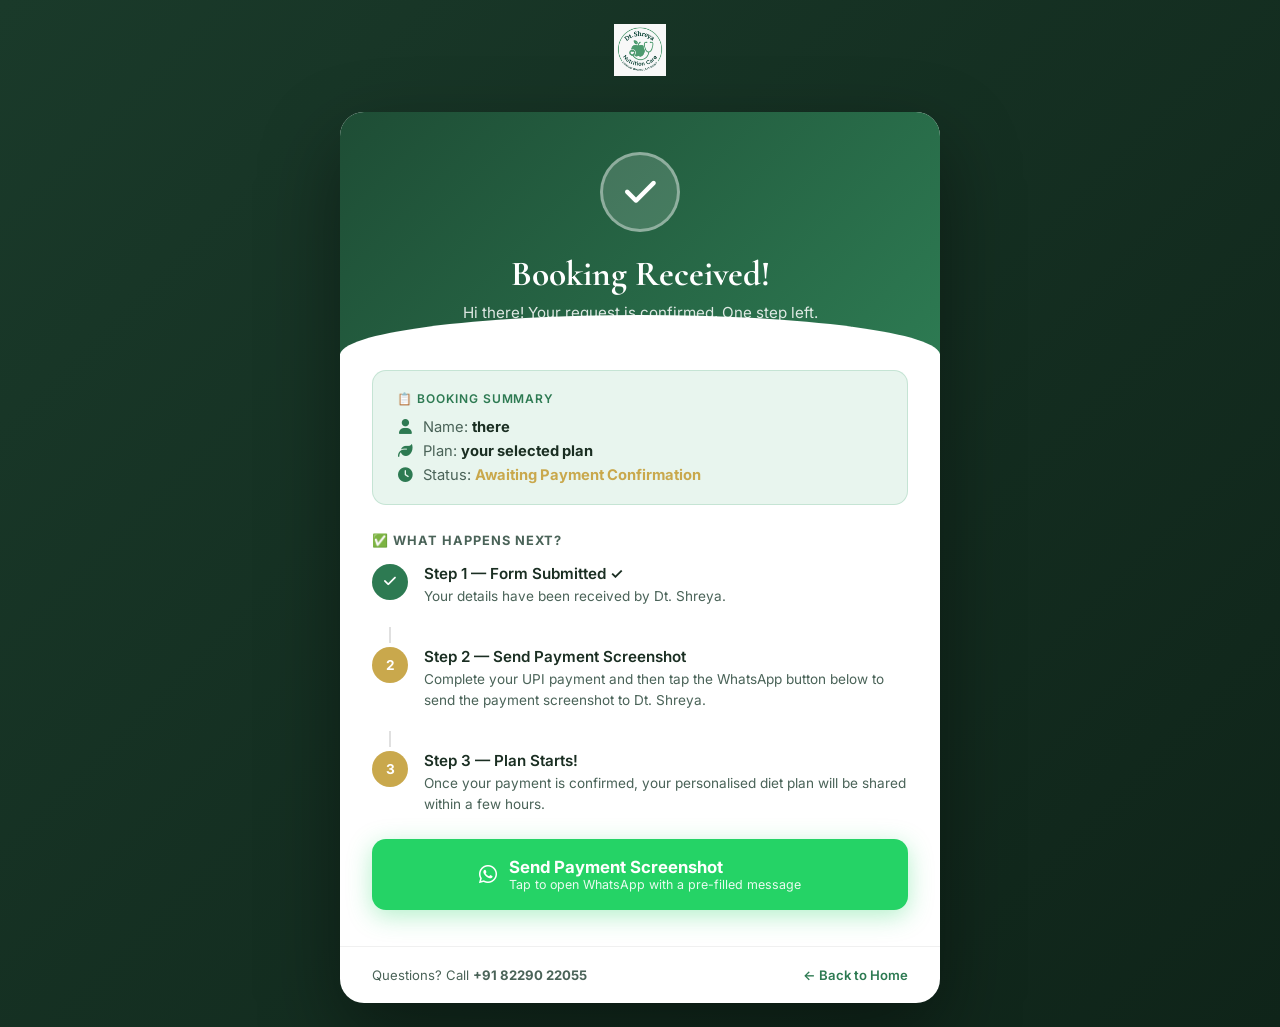
==== commit 5faa58fc: "feat: two-step WhatsApp payment flow — thank-you page personalised with name+plan, pre-filled WhatsA" ====
--- a/thank-you.html
+++ b/thank-you.html
@@ -1,56 +1,356 @@
-<!DOCTYPE html>
-<html lang="en">
-<head>
-    <meta charset="UTF-8">
-    <meta name="viewport" content="width=device-width, initial-scale=1.0">
-    <title>Thank You - Nutritional Therapy by Dr. Shreya</title>
-    <link rel="stylesheet" href="styles.css">
-    <link rel="stylesheet" href="https://cdnjs.cloudflare.com/ajax/libs/font-awesome/6.0.0-beta3/css/all.min.css">
-    <style>
-        .thank-you-container {
-            text-align: center;
-            max-width: 800px;
-            margin: 100px auto;
-            padding: 40px;
-            background-color: white;
-            border-radius: var(--border-radius);
-            box-shadow: var(--box-shadow);
-        }
-        
-        .thank-you-icon {
-            font-size: 5rem;
-            color: var(--primary-color);
-            margin-bottom: 20px;
-        }
-        
-        .thank-you-title {
-            font-size: 2.5rem;
-            color: var(--secondary-color);
-            margin-bottom: 20px;
-        }
-        
-        .thank-you-message {
-            font-size: 1.2rem;
-            margin-bottom: 30px;
-            line-height: 1.6;
-        }
-        
-        .back-home {
-            margin-top: 30px;
-        }
-    </style>
-</head>
-<body>
-    <div class="thank-you-container">
-        <div class="thank-you-icon">
-            <i class="fas fa-check-circle"></i>
-        </div>
-        <h1 class="thank-you-title">Thank You!</h1>
-        <p class="thank-you-message">Your appointment request has been successfully submitted. We will contact you shortly to confirm your appointment details.</p>
-        <p>If you have any urgent questions, please feel free to contact us directly.</p>
-        <div class="back-home">
-            <a href="index.html" class="btn">Back to Home</a>
-        </div>
-    </div>
-</body>
-</html>
+<!DOCTYPE html>
+<html lang="en">
+<head>
+    <meta charset="UTF-8">
+    <meta name="viewport" content="width=device-width, initial-scale=1.0">
+    <meta name="robots" content="noindex, nofollow">
+    <title>Booking Confirmed — Nutritional Therapy by Dt. Shreya</title>
+    <link rel="icon" type="image/x-icon" href="images/favicon.ico">
+    <link rel="stylesheet" href="https://cdnjs.cloudflare.com/ajax/libs/font-awesome/6.5.0/css/all.min.css">
+    <link href="https://fonts.googleapis.com/css2?family=Cormorant+Garamond:ital,wght@0,400;0,600;0,700;1,400;1,600&family=Inter:wght@300;400;500;600;700&display=swap" rel="stylesheet">
+    <style>
+        *, *::before, *::after { box-sizing: border-box; margin: 0; padding: 0; }
+
+        :root {
+            --green-900: #1a3a2a;
+            --green-800: #1e4d35;
+            --green-700: #2d7a52;
+            --green-600: #3a9e6b;
+            --green-100: #e8f5ee;
+            --gold:      #c9a84c;
+            --gold-light:#e2c278;
+            --white:     #ffffff;
+            --text-dark: #1a2e22;
+            --text-mid:  #4a6358;
+            --whatsapp:  #25d366;
+        }
+
+        body {
+            font-family: 'Inter', sans-serif;
+            background: linear-gradient(135deg, var(--green-900) 0%, #0f2419 100%);
+            min-height: 100vh;
+            display: flex;
+            align-items: center;
+            justify-content: center;
+            padding: 24px;
+        }
+
+        .page-wrap {
+            width: 100%;
+            max-width: 600px;
+        }
+
+        /* ── Logo ── */
+        .logo-bar {
+            text-align: center;
+            margin-bottom: 32px;
+        }
+        .logo-bar img {
+            height: 52px;
+            display: inline-block;
+        }
+
+        /* ── Card ── */
+        .card {
+            background: var(--white);
+            border-radius: 24px;
+            overflow: hidden;
+            box-shadow: 0 32px 80px rgba(0,0,0,0.4);
+        }
+
+        /* ── Header band ── */
+        .card-header {
+            background: linear-gradient(135deg, var(--green-800), var(--green-700));
+            padding: 40px 32px 32px;
+            text-align: center;
+            position: relative;
+        }
+        .card-header::after {
+            content: '';
+            position: absolute;
+            bottom: -1px; left: 0; right: 0;
+            height: 40px;
+            background: var(--white);
+            border-radius: 50% 50% 0 0 / 100% 100% 0 0;
+        }
+        .check-icon {
+            width: 80px; height: 80px;
+            background: rgba(255,255,255,0.15);
+            border: 3px solid rgba(255,255,255,0.4);
+            border-radius: 50%;
+            display: flex; align-items: center; justify-content: center;
+            margin: 0 auto 20px;
+            font-size: 2.2rem;
+            color: var(--white);
+            animation: popIn 0.6s cubic-bezier(0.34,1.56,0.64,1) forwards;
+        }
+        @keyframes popIn {
+            0%   { transform: scale(0); opacity: 0; }
+            100% { transform: scale(1); opacity: 1; }
+        }
+        .card-header h1 {
+            font-family: 'Cormorant Garamond', serif;
+            font-size: 2.2rem;
+            font-weight: 700;
+            color: var(--white);
+            margin-bottom: 8px;
+        }
+        .card-header p {
+            color: rgba(255,255,255,0.85);
+            font-size: 0.95rem;
+        }
+
+        /* ── Body ── */
+        .card-body {
+            padding: 16px 32px 36px;
+        }
+
+        /* ── Booking Summary ── */
+        .booking-summary {
+            background: var(--green-100);
+            border: 1px solid rgba(58,158,107,0.2);
+            border-radius: 14px;
+            padding: 20px 24px;
+            margin-bottom: 28px;
+        }
+        .booking-summary h3 {
+            font-size: 0.75rem;
+            font-weight: 600;
+            color: var(--green-700);
+            letter-spacing: 0.08em;
+            text-transform: uppercase;
+            margin-bottom: 12px;
+        }
+        .summary-row {
+            display: flex;
+            align-items: center;
+            gap: 10px;
+            font-size: 0.92rem;
+            color: var(--text-mid);
+            margin-bottom: 6px;
+        }
+        .summary-row:last-child { margin-bottom: 0; }
+        .summary-row i { color: var(--green-700); width: 16px; text-align: center; }
+        .summary-row strong { color: var(--text-dark); }
+
+        /* ── Steps ── */
+        .steps-label {
+            font-size: 0.8rem;
+            font-weight: 700;
+            text-transform: uppercase;
+            letter-spacing: 0.08em;
+            color: var(--text-mid);
+            margin-bottom: 16px;
+        }
+        .step {
+            display: flex;
+            gap: 16px;
+            align-items: flex-start;
+            margin-bottom: 20px;
+        }
+        .step-num {
+            width: 36px; height: 36px; min-width: 36px;
+            border-radius: 50%;
+            display: flex; align-items: center; justify-content: center;
+            font-size: 0.85rem;
+            font-weight: 700;
+        }
+        .step-num.done {
+            background: var(--green-700);
+            color: var(--white);
+        }
+        .step-num.pending {
+            background: var(--gold);
+            color: var(--white);
+        }
+        .step-content h4 {
+            font-size: 0.95rem;
+            font-weight: 600;
+            color: var(--text-dark);
+            margin-bottom: 3px;
+        }
+        .step-content p {
+            font-size: 0.85rem;
+            color: var(--text-mid);
+            line-height: 1.55;
+        }
+        .step-divider {
+            width: 2px;
+            height: 16px;
+            background: #e0e0e0;
+            margin: 0 0 4px 17px;
+        }
+
+        /* ── WhatsApp Button ── */
+        .wa-btn {
+            display: flex;
+            align-items: center;
+            justify-content: center;
+            gap: 12px;
+            width: 100%;
+            padding: 18px 24px;
+            background: var(--whatsapp);
+            color: var(--white);
+            border-radius: 14px;
+            font-size: 1.05rem;
+            font-weight: 700;
+            text-decoration: none;
+            margin-top: 24px;
+            transition: transform 0.2s ease, box-shadow 0.2s ease;
+            box-shadow: 0 6px 24px rgba(37,211,102,0.35);
+        }
+        .wa-btn:hover {
+            transform: translateY(-2px);
+            box-shadow: 0 10px 30px rgba(37,211,102,0.45);
+        }
+        .wa-btn i { font-size: 1.3rem; }
+        .wa-btn .wa-sub {
+            font-size: 0.78rem;
+            font-weight: 400;
+            opacity: 0.9;
+            display: block;
+            text-align: left;
+        }
+
+        /* ── Footer note ── */
+        .card-footer {
+            border-top: 1px solid #f0f0f0;
+            padding: 20px 32px;
+            display: flex;
+            align-items: center;
+            justify-content: space-between;
+            gap: 12px;
+            flex-wrap: wrap;
+        }
+        .card-footer p {
+            font-size: 0.82rem;
+            color: var(--text-mid);
+        }
+        .home-link {
+            font-size: 0.82rem;
+            font-weight: 600;
+            color: var(--green-700);
+            text-decoration: none;
+            white-space: nowrap;
+        }
+        .home-link:hover { text-decoration: underline; }
+
+        @media (max-width: 480px) {
+            .card-header { padding: 32px 20px 28px; }
+            .card-body   { padding: 12px 20px 28px; }
+            .card-footer { padding: 16px 20px; }
+            .card-header h1 { font-size: 1.8rem; }
+        }
+    </style>
+</head>
+<body>
+
+<div class="page-wrap">
+
+    <!-- Logo -->
+    <div class="logo-bar">
+        <img src="images/logo.webp" alt="Nutritional Therapy by Dt. Shreya">
+    </div>
+
+    <div class="card">
+
+        <!-- Header -->
+        <div class="card-header">
+            <div class="check-icon">
+                <i class="fas fa-check"></i>
+            </div>
+            <h1>Booking Received!</h1>
+            <p id="header-sub">Your appointment request is confirmed. One step left.</p>
+        </div>
+
+        <!-- Body -->
+        <div class="card-body">
+
+            <!-- Booking Summary -->
+            <div class="booking-summary">
+                <h3>&#128203; Booking Summary</h3>
+                <div class="summary-row">
+                    <i class="fas fa-user"></i>
+                    <span>Name: <strong id="summary-name">—</strong></span>
+                </div>
+                <div class="summary-row">
+                    <i class="fas fa-leaf"></i>
+                    <span>Plan: <strong id="summary-plan">—</strong></span>
+                </div>
+                <div class="summary-row">
+                    <i class="fas fa-clock"></i>
+                    <span>Status: <strong style="color:var(--gold)">Awaiting Payment Confirmation</strong></span>
+                </div>
+            </div>
+
+            <!-- Steps -->
+            <p class="steps-label">&#9989; What happens next?</p>
+
+            <div class="step">
+                <div class="step-num done"><i class="fas fa-check"></i></div>
+                <div class="step-content">
+                    <h4>Step 1 — Form Submitted ✓</h4>
+                    <p>Your details have been received by Dt. Shreya.</p>
+                </div>
+            </div>
+            <div class="step-divider"></div>
+
+            <div class="step">
+                <div class="step-num pending">2</div>
+                <div class="step-content">
+                    <h4>Step 2 — Send Payment Screenshot</h4>
+                    <p>Complete your UPI payment and then tap the WhatsApp button below to send the payment screenshot to Dt. Shreya.</p>
+                </div>
+            </div>
+            <div class="step-divider"></div>
+
+            <div class="step">
+                <div class="step-num pending">3</div>
+                <div class="step-content">
+                    <h4>Step 3 — Plan Starts!</h4>
+                    <p>Once your payment is confirmed, your personalised diet plan will be shared within a few hours.</p>
+                </div>
+            </div>
+
+            <!-- WhatsApp CTA -->
+            <a id="wa-send-btn" href="#" class="wa-btn" target="_blank">
+                <i class="fab fa-whatsapp"></i>
+                <div>
+                    Send Payment Screenshot
+                    <span class="wa-sub">Tap to open WhatsApp with a pre-filled message</span>
+                </div>
+            </a>
+
+        </div>
+
+        <!-- Footer -->
+        <div class="card-footer">
+            <p>Questions? Call <strong>+91 82290 22055</strong></p>
+            <a href="index.html" class="home-link">&#8592; Back to Home</a>
+        </div>
+
+    </div>
+</div>
+
+<script>
+    // Read name and plan from URL params
+    const params  = new URLSearchParams(window.location.search);
+    const name    = params.get('name')  || 'there';
+    const plan    = params.get('plan')  || 'your selected plan';
+
+    // Personalise summary
+    document.getElementById('summary-name').textContent = name;
+    document.getElementById('summary-plan').textContent = plan;
+    document.getElementById('header-sub').textContent   =
+        `Hi ${name}! Your request is confirmed. One step left.`;
+
+    // Build pre-filled WhatsApp message
+    const phone = '918229022055'; // Dt. Shreya's WhatsApp (no + sign, no spaces)
+    const msg   = `Hi Dt. Shreya! 👋\n\nI just submitted my appointment form.\n\n📋 Name: ${name}\n🌿 Plan: ${plan}\n\nI have completed the payment. Please find the screenshot attached. Please confirm my booking. 🙏`;
+    const waUrl = `https://wa.me/${phone}?text=${encodeURIComponent(msg)}`;
+
+    document.getElementById('wa-send-btn').href = waUrl;
+</script>
+
+</body>
+</html>
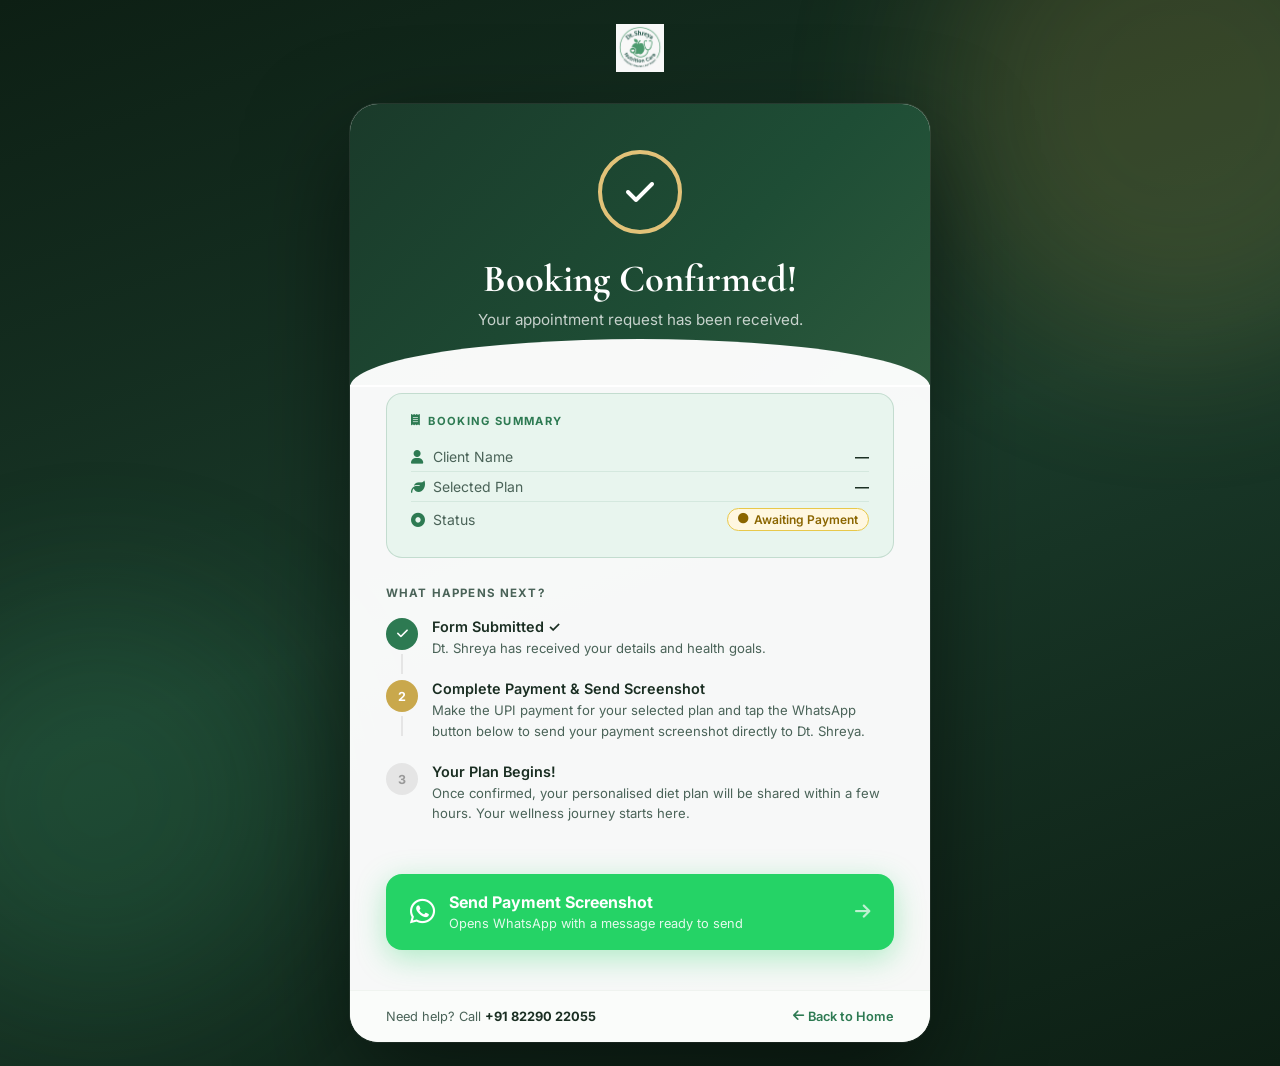
==== commit 3c508834: "feat: redesign premium thank-you page with animations and fixed WA msg" ====
--- a/thank-you.html
+++ b/thank-you.html
@@ -7,7 +7,7 @@
     <title>Booking Confirmed — Nutritional Therapy by Dt. Shreya</title>
     <link rel="icon" type="image/x-icon" href="images/favicon.ico">
     <link rel="stylesheet" href="https://cdnjs.cloudflare.com/ajax/libs/font-awesome/6.5.0/css/all.min.css">
-    <link href="https://fonts.googleapis.com/css2?family=Cormorant+Garamond:ital,wght@0,400;0,600;0,700;1,400;1,600&family=Inter:wght@300;400;500;600;700&display=swap" rel="stylesheet">
+    <link href="https://fonts.googleapis.com/css2?family=Cormorant+Garamond:ital,wght@0,400;0,600;0,700;1,400&family=Inter:wght@300;400;500;600;700&display=swap" rel="stylesheet">
     <style>
         *, *::before, *::after { box-sizing: border-box; margin: 0; padding: 0; }
 
@@ -22,335 +22,445 @@
             --white:     #ffffff;
             --text-dark: #1a2e22;
             --text-mid:  #4a6358;
-            --whatsapp:  #25d366;
+            --wa:        #25d366;
         }
 
         body {
             font-family: 'Inter', sans-serif;
-            background: linear-gradient(135deg, var(--green-900) 0%, #0f2419 100%);
             min-height: 100vh;
+            background: linear-gradient(160deg, #0d1f14 0%, #1a3a2a 50%, #0d1f14 100%);
             display: flex;
             align-items: center;
             justify-content: center;
             padding: 24px;
-        }
-
-        .page-wrap {
+            position: relative;
+            overflow-x: hidden;
+        }
+
+        /* Decorative blobs */
+        body::before, body::after {
+            content: '';
+            position: fixed;
+            border-radius: 50%;
+            filter: blur(80px);
+            opacity: 0.18;
+            pointer-events: none;
+        }
+        body::before {
+            width: 500px; height: 500px;
+            background: var(--gold);
+            top: -150px; right: -150px;
+        }
+        body::after {
+            width: 400px; height: 400px;
+            background: var(--green-600);
+            bottom: -100px; left: -100px;
+        }
+
+        .wrap {
             width: 100%;
-            max-width: 600px;
-        }
-
-        /* ── Logo ── */
-        .logo-bar {
+            max-width: 580px;
+            position: relative;
+            z-index: 1;
+        }
+
+        /* Logo */
+        .logo {
             text-align: center;
-            margin-bottom: 32px;
-        }
-        .logo-bar img {
-            height: 52px;
-            display: inline-block;
-        }
-
-        /* ── Card ── */
+            margin-bottom: 28px;
+        }
+        .logo img { height: 48px; }
+
+        /* Main card */
         .card {
-            background: var(--white);
-            border-radius: 24px;
+            background: rgba(255,255,255,0.97);
+            border-radius: 28px;
             overflow: hidden;
-            box-shadow: 0 32px 80px rgba(0,0,0,0.4);
-        }
-
-        /* ── Header band ── */
-        .card-header {
-            background: linear-gradient(135deg, var(--green-800), var(--green-700));
-            padding: 40px 32px 32px;
+            box-shadow: 0 40px 100px rgba(0,0,0,0.5), 0 0 0 1px rgba(255,255,255,0.1);
+        }
+
+        /* Top hero band */
+        .hero-band {
+            background: linear-gradient(135deg, var(--green-900) 0%, var(--green-800) 60%, #2d5a3d 100%);
+            padding: 44px 36px 56px;
             text-align: center;
             position: relative;
         }
-        .card-header::after {
+        .hero-band::after {
             content: '';
             position: absolute;
-            bottom: -1px; left: 0; right: 0;
-            height: 40px;
-            background: var(--white);
+            bottom: -2px; left: 0; right: 0;
+            height: 48px;
+            background: rgba(255,255,255,0.97);
             border-radius: 50% 50% 0 0 / 100% 100% 0 0;
         }
-        .check-icon {
-            width: 80px; height: 80px;
-            background: rgba(255,255,255,0.15);
-            border: 3px solid rgba(255,255,255,0.4);
-            border-radius: 50%;
-            display: flex; align-items: center; justify-content: center;
+
+        /* Animated check */
+        .check-ring {
+            width: 88px; height: 88px;
             margin: 0 auto 20px;
-            font-size: 2.2rem;
+            position: relative;
+        }
+        .check-ring svg {
+            width: 88px; height: 88px;
+            transform: rotate(-90deg);
+        }
+        .check-ring .bg-circle { fill: none; stroke: rgba(255,255,255,0.12); stroke-width: 4; }
+        .check-ring .progress-circle {
+            fill: none; stroke: var(--gold-light); stroke-width: 4;
+            stroke-dasharray: 251;
+            stroke-dashoffset: 251;
+            stroke-linecap: round;
+            animation: drawCircle 1s ease forwards 0.3s;
+        }
+        @keyframes drawCircle {
+            to { stroke-dashoffset: 0; }
+        }
+        .check-icon-inner {
+            position: absolute;
+            inset: 0;
+            display: flex;
+            align-items: center;
+            justify-content: center;
+            font-size: 2rem;
             color: var(--white);
-            animation: popIn 0.6s cubic-bezier(0.34,1.56,0.64,1) forwards;
+            animation: popIn 0.5s cubic-bezier(0.34,1.56,0.64,1) forwards 0.8s;
+            transform: scale(0);
+            opacity: 0;
         }
         @keyframes popIn {
-            0%   { transform: scale(0); opacity: 0; }
-            100% { transform: scale(1); opacity: 1; }
-        }
-        .card-header h1 {
+            to { transform: scale(1); opacity: 1; }
+        }
+
+        .hero-band h1 {
             font-family: 'Cormorant Garamond', serif;
-            font-size: 2.2rem;
+            font-size: 2.4rem;
             font-weight: 700;
             color: var(--white);
             margin-bottom: 8px;
-        }
-        .card-header p {
-            color: rgba(255,255,255,0.85);
+            animation: fadeUp 0.6s ease forwards 0.4s;
+            opacity: 0;
+            transform: translateY(12px);
+        }
+        .hero-band p {
+            color: rgba(255,255,255,0.75);
             font-size: 0.95rem;
-        }
-
-        /* ── Body ── */
-        .card-body {
-            padding: 16px 32px 36px;
-        }
-
-        /* ── Booking Summary ── */
-        .booking-summary {
+            animation: fadeUp 0.6s ease forwards 0.55s;
+            opacity: 0;
+            transform: translateY(12px);
+        }
+        @keyframes fadeUp {
+            to { opacity: 1; transform: translateY(0); }
+        }
+
+        /* Body */
+        .body {
+            padding: 8px 36px 40px;
+        }
+
+        /* Booking summary */
+        .summary-card {
             background: var(--green-100);
-            border: 1px solid rgba(58,158,107,0.2);
-            border-radius: 14px;
+            border: 1.5px solid rgba(45,122,82,0.2);
+            border-radius: 16px;
             padding: 20px 24px;
             margin-bottom: 28px;
-        }
-        .booking-summary h3 {
+            animation: fadeUp 0.6s ease forwards 0.7s;
+            opacity: 0;
+            transform: translateY(12px);
+        }
+        .summary-title {
+            font-size: 0.7rem;
+            font-weight: 700;
+            letter-spacing: 0.12em;
+            text-transform: uppercase;
+            color: var(--green-700);
+            margin-bottom: 14px;
+            display: flex;
+            align-items: center;
+            gap: 8px;
+        }
+        .summary-row {
+            display: flex;
+            justify-content: space-between;
+            align-items: center;
+            font-size: 0.875rem;
+            color: var(--text-mid);
+            padding: 6px 0;
+            border-bottom: 1px solid rgba(45,122,82,0.1);
+        }
+        .summary-row:last-child { border-bottom: none; }
+        .summary-row .label { display: flex; align-items: center; gap: 8px; }
+        .summary-row .label i { color: var(--green-700); width: 14px; }
+        .summary-row .value { font-weight: 600; color: var(--text-dark); }
+        .status-badge {
+            display: inline-flex;
+            align-items: center;
+            gap: 6px;
+            background: #fff7e0;
+            border: 1px solid #e8c84a;
+            color: #8a6500;
+            padding: 3px 10px;
+            border-radius: 20px;
             font-size: 0.75rem;
             font-weight: 600;
-            color: var(--green-700);
-            letter-spacing: 0.08em;
+        }
+        .status-badge i { font-size: 0.65rem; }
+
+        /* Steps */
+        .steps-section {
+            margin-bottom: 28px;
+            animation: fadeUp 0.6s ease forwards 0.85s;
+            opacity: 0;
+            transform: translateY(12px);
+        }
+        .steps-heading {
+            font-size: 0.72rem;
+            font-weight: 700;
+            letter-spacing: 0.1em;
             text-transform: uppercase;
-            margin-bottom: 12px;
-        }
-        .summary-row {
-            display: flex;
-            align-items: center;
-            gap: 10px;
-            font-size: 0.92rem;
             color: var(--text-mid);
-            margin-bottom: 6px;
-        }
-        .summary-row:last-child { margin-bottom: 0; }
-        .summary-row i { color: var(--green-700); width: 16px; text-align: center; }
-        .summary-row strong { color: var(--text-dark); }
-
-        /* ── Steps ── */
-        .steps-label {
-            font-size: 0.8rem;
+            margin-bottom: 18px;
+        }
+        .step-row {
+            display: flex;
+            gap: 14px;
+            align-items: flex-start;
+        }
+        .step-left {
+            display: flex;
+            flex-direction: column;
+            align-items: center;
+            min-width: 32px;
+        }
+        .step-dot {
+            width: 32px; height: 32px;
+            border-radius: 50%;
+            display: flex;
+            align-items: center;
+            justify-content: center;
+            font-size: 0.78rem;
             font-weight: 700;
-            text-transform: uppercase;
-            letter-spacing: 0.08em;
-            color: var(--text-mid);
-            margin-bottom: 16px;
-        }
-        .step {
-            display: flex;
-            gap: 16px;
-            align-items: flex-start;
-            margin-bottom: 20px;
-        }
-        .step-num {
-            width: 36px; height: 36px; min-width: 36px;
-            border-radius: 50%;
-            display: flex; align-items: center; justify-content: center;
-            font-size: 0.85rem;
-            font-weight: 700;
-        }
-        .step-num.done {
-            background: var(--green-700);
-            color: var(--white);
-        }
-        .step-num.pending {
-            background: var(--gold);
-            color: var(--white);
+            flex-shrink: 0;
+        }
+        .step-dot.done { background: var(--green-700); color: #fff; }
+        .step-dot.active { background: var(--gold); color: #fff; }
+        .step-dot.idle { background: #e5e5e5; color: #999; }
+        .step-line {
+            width: 2px;
+            flex: 1;
+            min-height: 20px;
+            background: #e5e5e5;
+            margin: 4px 0;
+        }
+        .step-content {
+            padding-bottom: 22px;
         }
         .step-content h4 {
-            font-size: 0.95rem;
+            font-size: 0.9rem;
             font-weight: 600;
             color: var(--text-dark);
             margin-bottom: 3px;
         }
         .step-content p {
-            font-size: 0.85rem;
+            font-size: 0.82rem;
             color: var(--text-mid);
             line-height: 1.55;
         }
-        .step-divider {
-            width: 2px;
-            height: 16px;
-            background: #e0e0e0;
-            margin: 0 0 4px 17px;
-        }
-
-        /* ── WhatsApp Button ── */
+
+        /* WhatsApp Button */
         .wa-btn {
             display: flex;
             align-items: center;
-            justify-content: center;
-            gap: 12px;
+            gap: 14px;
+            background: var(--wa);
+            color: #fff;
+            border-radius: 16px;
+            padding: 18px 24px;
+            text-decoration: none;
             width: 100%;
-            padding: 18px 24px;
-            background: var(--whatsapp);
-            color: var(--white);
-            border-radius: 14px;
-            font-size: 1.05rem;
-            font-weight: 700;
-            text-decoration: none;
-            margin-top: 24px;
             transition: transform 0.2s ease, box-shadow 0.2s ease;
-            box-shadow: 0 6px 24px rgba(37,211,102,0.35);
+            box-shadow: 0 8px 30px rgba(37,211,102,0.35);
+            animation: fadeUp 0.6s ease forwards 1s;
+            opacity: 0;
+            transform: translateY(12px);
         }
         .wa-btn:hover {
-            transform: translateY(-2px);
-            box-shadow: 0 10px 30px rgba(37,211,102,0.45);
-        }
-        .wa-btn i { font-size: 1.3rem; }
-        .wa-btn .wa-sub {
-            font-size: 0.78rem;
-            font-weight: 400;
-            opacity: 0.9;
-            display: block;
-            text-align: left;
-        }
-
-        /* ── Footer note ── */
+            transform: translateY(-3px);
+            box-shadow: 0 14px 40px rgba(37,211,102,0.45);
+        }
+        .wa-btn i.fa-whatsapp { font-size: 1.8rem; }
+        .wa-text { flex: 1; }
+        .wa-text strong { display: block; font-size: 1rem; font-weight: 700; }
+        .wa-text span { font-size: 0.8rem; opacity: 0.88; }
+        .wa-btn .arrow { font-size: 1.1rem; opacity: 0.7; }
+
+        /* Footer */
         .card-footer {
-            border-top: 1px solid #f0f0f0;
-            padding: 20px 32px;
+            border-top: 1px solid #f0f4f0;
+            padding: 18px 36px;
             display: flex;
             align-items: center;
             justify-content: space-between;
             gap: 12px;
-            flex-wrap: wrap;
-        }
-        .card-footer p {
-            font-size: 0.82rem;
-            color: var(--text-mid);
-        }
-        .home-link {
-            font-size: 0.82rem;
+            background: #fafcfa;
+        }
+        .footer-note { font-size: 0.8rem; color: var(--text-mid); }
+        .footer-note strong { color: var(--text-dark); }
+        .back-link {
+            font-size: 0.8rem;
             font-weight: 600;
             color: var(--green-700);
             text-decoration: none;
             white-space: nowrap;
-        }
-        .home-link:hover { text-decoration: underline; }
+            display: flex;
+            align-items: center;
+            gap: 4px;
+        }
+        .back-link:hover { text-decoration: underline; }
 
         @media (max-width: 480px) {
-            .card-header { padding: 32px 20px 28px; }
-            .card-body   { padding: 12px 20px 28px; }
-            .card-footer { padding: 16px 20px; }
-            .card-header h1 { font-size: 1.8rem; }
+            .hero-band { padding: 36px 20px 48px; }
+            .hero-band h1 { font-size: 1.9rem; }
+            .body { padding: 8px 20px 32px; }
+            .card-footer { padding: 16px 20px; flex-direction: column; align-items: flex-start; gap: 8px; }
         }
     </style>
 </head>
 <body>
-
-<div class="page-wrap">
-
-    <!-- Logo -->
-    <div class="logo-bar">
+<div class="wrap">
+
+    <div class="logo">
         <img src="images/logo.webp" alt="Nutritional Therapy by Dt. Shreya">
     </div>
 
     <div class="card">
 
-        <!-- Header -->
-        <div class="card-header">
-            <div class="check-icon">
-                <i class="fas fa-check"></i>
+        <!-- Hero Band -->
+        <div class="hero-band">
+            <div class="check-ring">
+                <svg viewBox="0 0 88 88">
+                    <circle class="bg-circle" cx="44" cy="44" r="40"/>
+                    <circle class="progress-circle" cx="44" cy="44" r="40"/>
+                </svg>
+                <div class="check-icon-inner"><i class="fas fa-check"></i></div>
             </div>
-            <h1>Booking Received!</h1>
-            <p id="header-sub">Your appointment request is confirmed. One step left.</p>
+            <h1>Booking Confirmed!</h1>
+            <p id="hero-sub">Your appointment request has been received.</p>
         </div>
 
         <!-- Body -->
-        <div class="card-body">
-
-            <!-- Booking Summary -->
-            <div class="booking-summary">
-                <h3>&#128203; Booking Summary</h3>
+        <div class="body">
+
+            <!-- Summary -->
+            <div class="summary-card">
+                <div class="summary-title">
+                    <i class="fas fa-receipt"></i> Booking Summary
+                </div>
                 <div class="summary-row">
-                    <i class="fas fa-user"></i>
-                    <span>Name: <strong id="summary-name">—</strong></span>
+                    <span class="label"><i class="fas fa-user"></i> Client Name</span>
+                    <span class="value" id="s-name">—</span>
                 </div>
                 <div class="summary-row">
-                    <i class="fas fa-leaf"></i>
-                    <span>Plan: <strong id="summary-plan">—</strong></span>
+                    <span class="label"><i class="fas fa-leaf"></i> Selected Plan</span>
+                    <span class="value" id="s-plan">—</span>
                 </div>
                 <div class="summary-row">
-                    <i class="fas fa-clock"></i>
-                    <span>Status: <strong style="color:var(--gold)">Awaiting Payment Confirmation</strong></span>
+                    <span class="label"><i class="fas fa-circle-dot"></i> Status</span>
+                    <span class="status-badge"><i class="fas fa-circle"></i> Awaiting Payment</span>
                 </div>
             </div>
 
             <!-- Steps -->
-            <p class="steps-label">&#9989; What happens next?</p>
-
-            <div class="step">
-                <div class="step-num done"><i class="fas fa-check"></i></div>
-                <div class="step-content">
-                    <h4>Step 1 — Form Submitted ✓</h4>
-                    <p>Your details have been received by Dt. Shreya.</p>
+            <div class="steps-section">
+                <p class="steps-heading">What happens next?</p>
+
+                <div class="step-row">
+                    <div class="step-left">
+                        <div class="step-dot done"><i class="fas fa-check"></i></div>
+                        <div class="step-line"></div>
+                    </div>
+                    <div class="step-content">
+                        <h4>Form Submitted ✓</h4>
+                        <p>Dt. Shreya has received your details and health goals.</p>
+                    </div>
+                </div>
+
+                <div class="step-row">
+                    <div class="step-left">
+                        <div class="step-dot active">2</div>
+                        <div class="step-line"></div>
+                    </div>
+                    <div class="step-content">
+                        <h4>Complete Payment &amp; Send Screenshot</h4>
+                        <p>Make the UPI payment for your selected plan and tap the WhatsApp button below to send your payment screenshot directly to Dt. Shreya.</p>
+                    </div>
+                </div>
+
+                <div class="step-row">
+                    <div class="step-left">
+                        <div class="step-dot idle">3</div>
+                    </div>
+                    <div class="step-content">
+                        <h4>Your Plan Begins!</h4>
+                        <p>Once confirmed, your personalised diet plan will be shared within a few hours. Your wellness journey starts here.</p>
+                    </div>
                 </div>
             </div>
-            <div class="step-divider"></div>
-
-            <div class="step">
-                <div class="step-num pending">2</div>
-                <div class="step-content">
-                    <h4>Step 2 — Send Payment Screenshot</h4>
-                    <p>Complete your UPI payment and then tap the WhatsApp button below to send the payment screenshot to Dt. Shreya.</p>
-                </div>
-            </div>
-            <div class="step-divider"></div>
-
-            <div class="step">
-                <div class="step-num pending">3</div>
-                <div class="step-content">
-                    <h4>Step 3 — Plan Starts!</h4>
-                    <p>Once your payment is confirmed, your personalised diet plan will be shared within a few hours.</p>
-                </div>
-            </div>
 
             <!-- WhatsApp CTA -->
-            <a id="wa-send-btn" href="#" class="wa-btn" target="_blank">
+            <a id="wa-btn" href="#" class="wa-btn" target="_blank" rel="noopener">
                 <i class="fab fa-whatsapp"></i>
-                <div>
-                    Send Payment Screenshot
-                    <span class="wa-sub">Tap to open WhatsApp with a pre-filled message</span>
-                </div>
+                <div class="wa-text">
+                    <strong>Send Payment Screenshot</strong>
+                    <span>Opens WhatsApp with a message ready to send</span>
+                </div>
+                <i class="fas fa-arrow-right arrow"></i>
             </a>
 
         </div>
 
         <!-- Footer -->
         <div class="card-footer">
-            <p>Questions? Call <strong>+91 82290 22055</strong></p>
-            <a href="index.html" class="home-link">&#8592; Back to Home</a>
+            <p class="footer-note">Need help? Call <strong>+91 82290 22055</strong></p>
+            <a href="index.html" class="back-link"><i class="fas fa-arrow-left"></i> Back to Home</a>
         </div>
 
     </div>
 </div>
 
 <script>
-    // Read name and plan from URL params
-    const params  = new URLSearchParams(window.location.search);
-    const name    = params.get('name')  || 'there';
-    const plan    = params.get('plan')  || 'your selected plan';
-
-    // Personalise summary
-    document.getElementById('summary-name').textContent = name;
-    document.getElementById('summary-plan').textContent = plan;
-    document.getElementById('header-sub').textContent   =
-        `Hi ${name}! Your request is confirmed. One step left.`;
-
-    // Build pre-filled WhatsApp message
-    const phone = '918229022055'; // Dt. Shreya's WhatsApp (no + sign, no spaces)
-    const msg   = `Hi Dt. Shreya! 👋\n\nI just submitted my appointment form.\n\n📋 Name: ${name}\n🌿 Plan: ${plan}\n\nI have completed the payment. Please find the screenshot attached. Please confirm my booking. 🙏`;
-    const waUrl = `https://wa.me/${phone}?text=${encodeURIComponent(msg)}`;
-
-    document.getElementById('wa-send-btn').href = waUrl;
+    const params = new URLSearchParams(window.location.search);
+    const name   = params.get('name') || '';
+    const plan   = params.get('plan') || '';
+
+    // Populate summary
+    document.getElementById('s-name').textContent = name || '—';
+    document.getElementById('s-plan').textContent = plan || '—';
+    if (name) {
+        document.getElementById('hero-sub').textContent =
+            'Hi ' + name + '! Your request is confirmed — one step left.';
+    }
+
+    // Build clean WhatsApp message (no special chars that break encoding)
+    const phone  = '918229022055';
+    const planClean = plan.replace(/[^\w\s\-.,()]/g, '').trim(); // strip rupee/emojis for WA URL
+    const msg = [
+        'Hi Dt. Shreya!',
+        '',
+        'I just submitted my appointment request on your website.',
+        '',
+        'Name: ' + (name || 'N/A'),
+        'Plan: ' + (plan || 'N/A'),
+        '',
+        'I have completed the payment. Please find the screenshot attached.',
+        'Kindly confirm my booking.',
+        '',
+        'Thank you!'
+    ].join('\n');
+
+    document.getElementById('wa-btn').href =
+        'https://wa.me/' + phone + '?text=' + encodeURIComponent(msg);
 </script>
-
 </body>
 </html>
